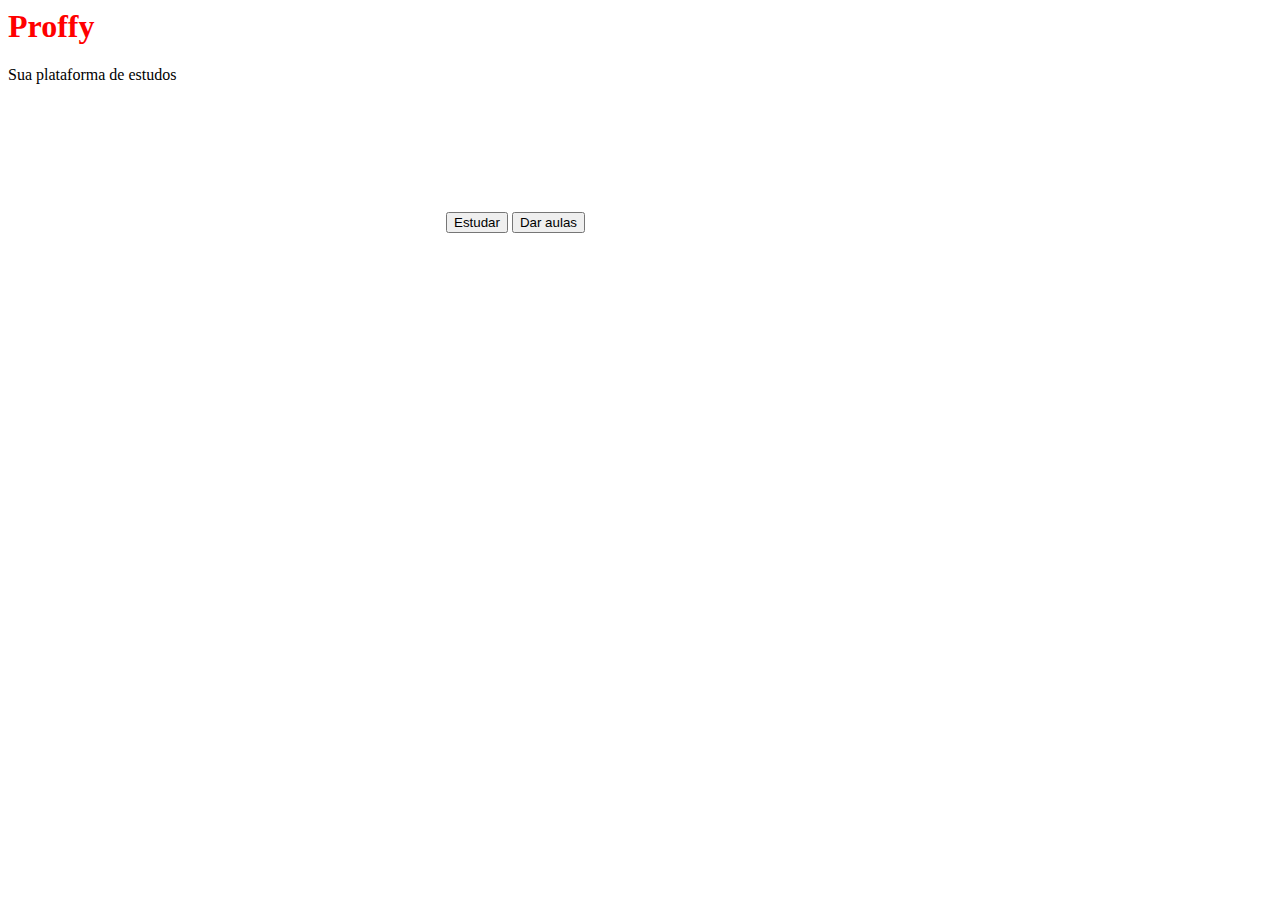
==== index.html @ b3a35581 "Primeiro commit" ====
<html <!DOCTYPE html>
<html class="no-js"> 
    <head>
        <meta charset="utf-8">
        <meta http-equiv="X-UA-Compatible" content="IE=edge">
        <title>Proffy | Sua plataforma de estudos online</title>
        <meta name="description" content="">
        <meta name="viewport" content="width=device-width, initial-scale=1">
        <link rel="stylesheet" href="css/style.css">
    </head>
    <body>
        <h1 class="titulo">Proffy</h1>
        <p>Sua plataforma de estudos</p>
        <img src="img/logo.svg" alt="logo" class="logo">
        
        <button>Estudar</button>
        <button>Dar aulas</button>

        <script src="" async defer></script>
    </body>
</html>
---- css/style.css ----
.titulo {
    color: red;
}
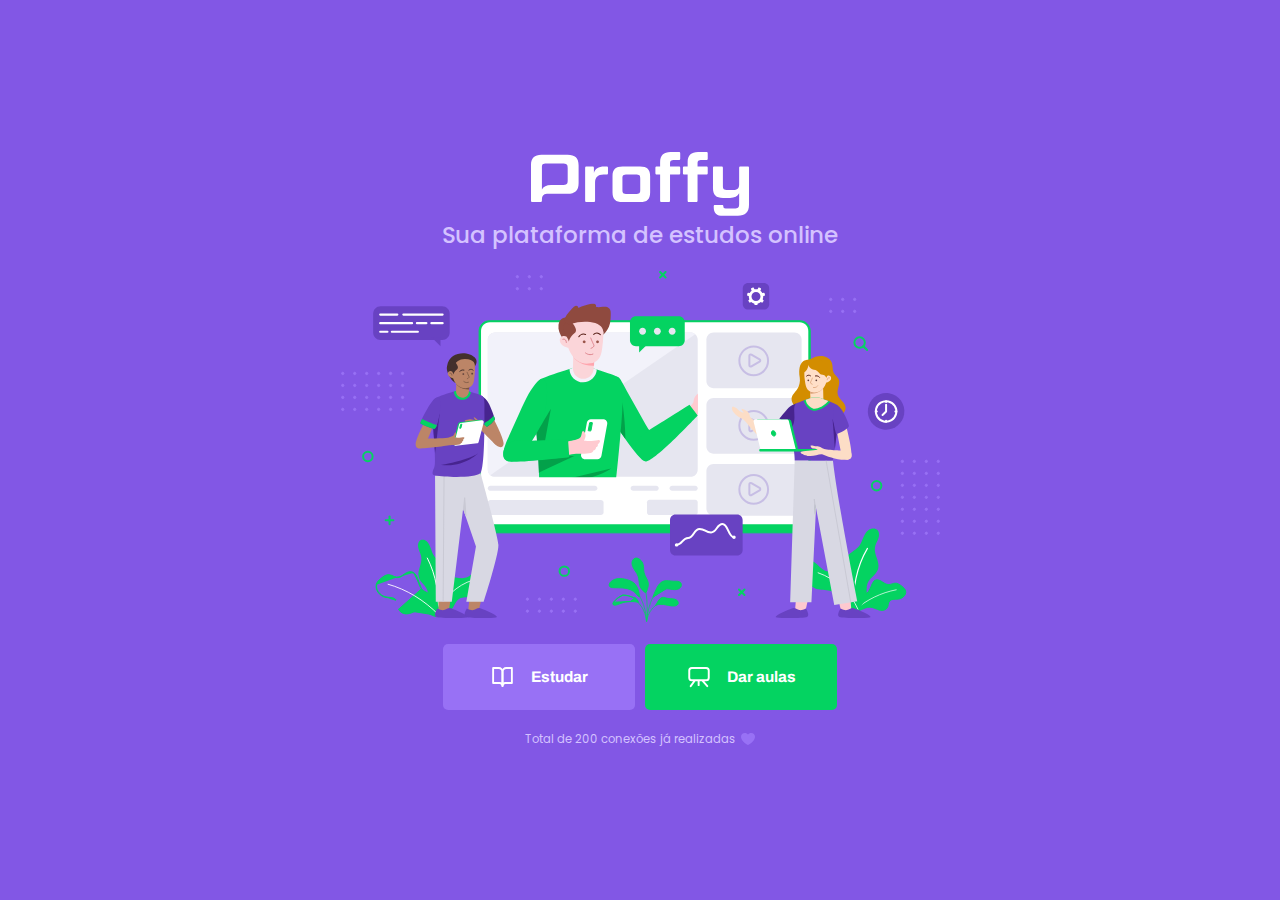
==== commit 8cb9a33d: "css mobile concluido" ====
--- a/index.html
+++ b/index.html
@@ -7,15 +7,30 @@
         <meta name="description" content="">
         <meta name="viewport" content="width=device-width, initial-scale=1">
         <link rel="stylesheet" href="css/style.css">
+        <link rel="stylesheet" href="css/partials/page-landing.css">
+        <link href="https://fonts.googleapis.com/css2?family=Archivo:wght@400;700&amp;family=Poppins:wght@400;600&amp;display=swap" rel="stylesheet">
     </head>
-    <body>
-        <h1 class="titulo">Proffy</h1>
-        <p>Sua plataforma de estudos</p>
-        <img src="img/logo.svg" alt="logo" class="logo">
-        
-        <button>Estudar</button>
-        <button>Dar aulas</button>
+    <body id="page-landing">
+        <div id="container">
+            <div class="logo-container">
+                <img src="img/logo.svg" alt="logo" class="logo">
+                <h2>Sua plataforma de estudos online</h2>
+            </div>
 
+            <img class="hero-landing" src="img/landing.svg"alt="plataforma de estudos">
+            <div class="buttons-container">
+                <a class="study" href="/study.html">
+                    <img src="img/icons/study.svg" alt="estudar">Estudar
+                </a>
+                <a class="give-classes" href="/give-classes.html">
+                    <img src="img/icons/give-classes.svg" alt="dae aulas">Dar aulas
+                </a>
+            </div>
+
+            <p class="total-conections">Total de 200 conexões já realizadas
+                <img src="img/icons/purple-heart.svg"
+            </p>
+        </div>
         <script src="" async defer></script>
     </body>
 </html>--- a/css/style.css
+++ b/css/style.css
@@ -1,3 +1,55 @@
-.titulo {
-    color: red;
+/*Variaveis de cores */
+:root {
+    --color-background: #F0F0F7;
+    --color-primary-lighter: #9871F5;
+    --color-primary-light: #916BEA;
+    --color-primary: #8257E5;
+    --color-primary-dark: #774DD6;
+    --color-primary-darker: #6842c2;
+    --color-secondary: #04D361;
+    --color-secondary-dark: #04BF58;
+    --color-title-in-primary: #FFFFFF;
+    --color-text-in-primary: #D4C2FF;
+    --color-text-title: #32264D;
+    --color-text-complement: #9C98A6;
+    --color-text-base: #6A6180;
+    --color-line-in-white: #E6E6F0;
+    --color-input-background: #F8F8FC;
+    --color-button-text: #FFFFFF;
+    --color-box-base: #FFFFFF;
+    --color-box-footer: #FAFAFC;
+    --color-small-info: #C1BCCC;
+    font-size: 60%; /* controle das medidas rem */
+}
+
+* {
+    margin: 0;
+    padding: 0;
+    box-sizing: border-box;
+}
+
+html, body {
+    height: 100vh;
+}
+
+body {
+    background: var(--color-background);
+    display: flex;
+    align-items: center;
+    justify-content: center;
+}
+
+body,
+input,
+button,
+textarea {
+    font-family: Poppins;
+    font-size: 1.6rem;
+    color: var(--color-text-base);
+}
+font-weight: 500;
+
+#container {
+    width: 90vw;
+    max-width: 700px;
 }--- a/css/partials/page-landing.css
+++ b/css/partials/page-landing.css
@@ -0,0 +1,84 @@
+:root {
+    font-size: 40%;
+}
+
+#page-landing {
+    background: var(--color-primary);
+}
+
+#container {
+    color: var(--color-text-in-primary);
+}
+
+.logo-container {
+    text-align: center;
+    margin-bottom: 3.2rem;
+}
+
+.logo-container img {
+    height: 10rem;
+}
+
+.logo-container h2 {
+    font-weight: 500;
+    font-size: 3.6rem;
+    line-height: 4.6rem;
+    margin-top: 0.8rem;
+}
+
+.hero-image {
+    width: 100%;
+}
+
+.buttons-container {
+    display: flex;
+    justify-content: center;
+    margin: 3.2rem 0;
+}
+
+.buttons-container a {
+    width: 30rem;
+    height: 10.4rem;
+    border-radius: 0.8rem;
+    margin-right: 1.6rem;
+    font: 700 2.4rem Archivo;
+    display: flex;
+    align-items: center;
+    justify-content: center;
+    text-decoration: none;
+    color: var(--color-button-text);
+    transition: background 0.2s;
+}
+
+.buttons-container a.study  {
+    background: var(--color-primary-lighter);
+}
+
+.buttons-container a.study:hover {
+    background: var(--color-primary-light);
+}
+
+.buttons-container a.give-classes {
+    background: var(--color-secondary);
+    margin-right: 0;
+}
+
+.buttons-container a.give-classes:hover {
+    background: var(--color-secondary-dark);
+}
+
+.buttons-container a img {
+    width: 4rem;
+    margin-right: 2.4rem;
+}
+
+.total-conections {
+    font-size: 1.8rem;
+    display: flex;
+    align-items: center;
+    justify-content: center;
+}
+
+.total-conections img {
+    margin-left: 0.8rem;
+}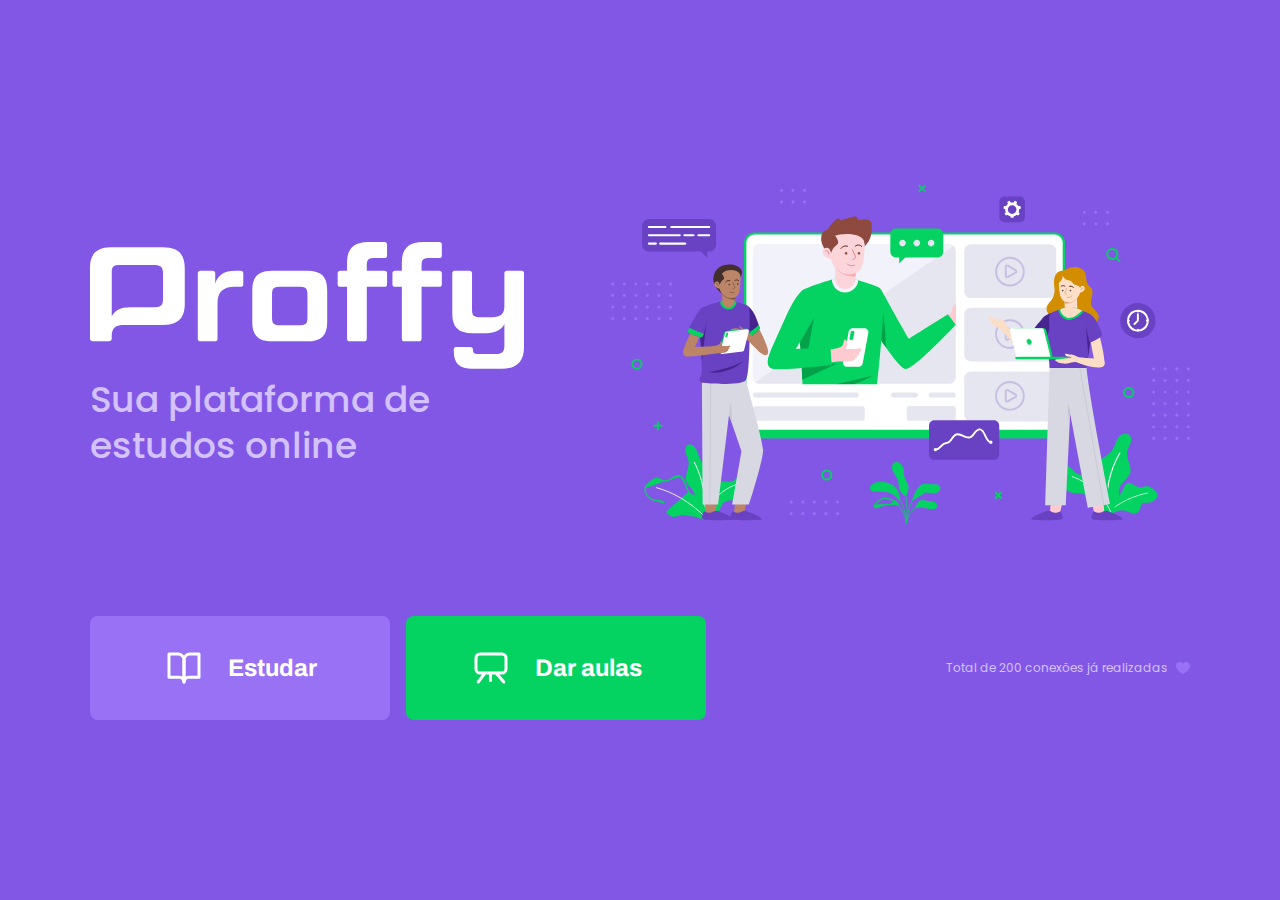
==== commit f8b8e03d: "html pagina study/css" ====
--- a/index.html
+++ b/index.html
@@ -12,12 +12,14 @@
     </head>
     <body id="page-landing">
         <div id="container">
+            
             <div class="logo-container">
-                <img src="img/logo.svg" alt="logo" class="logo">
+                <img src="img/logo.svg" alt="logo">
                 <h2>Sua plataforma de estudos online</h2>
-            </div>
+            </div>            
+            
+            <img class="hero-image" src="img/landing.svg"alt="plataforma de estudos">
 
-            <img class="hero-landing" src="img/landing.svg"alt="plataforma de estudos">
             <div class="buttons-container">
                 <a class="study" href="/study.html">
                     <img src="img/icons/study.svg" alt="estudar">Estudar
@@ -28,7 +30,7 @@
             </div>
 
             <p class="total-conections">Total de 200 conexões já realizadas
-                <img src="img/icons/purple-heart.svg"
+                <img src="img/icons/purple-heart.svg">
             </p>
         </div>
         <script src="" async defer></script>
--- a/css/style.css
+++ b/css/style.css
@@ -47,9 +47,14 @@
     font-size: 1.6rem;
     color: var(--color-text-base);
 }
-font-weight: 500;
 
 #container {
     width: 90vw;
     max-width: 700px;
+}
+
+@media (min-width: 700px) {
+    :root {
+        font-size: 62.5%;
+    }
 }--- a/css/partials/page-landing.css
+++ b/css/partials/page-landing.css
@@ -1,6 +1,4 @@
-:root {
-    font-size: 40%;
-}
+
 
 #page-landing {
     background: var(--color-primary);
@@ -81,4 +79,52 @@
 
 .total-conections img {
     margin-left: 0.8rem;
-}+}
+
+@media (max-width: 699px) {
+    :root {
+        font-size: 40%;
+    }
+}
+
+@media (min-width: 1100px) {
+    #page-landing #container {
+       max-width: 1100px;
+       display: grid;
+       grid-template-columns: 2fr 1fr 2fr;
+       grid-template-rows: 350px 1fr;
+       grid-template-areas: 
+       "proffy image image"
+       "button button texting";
+        column-gap: 87px;
+        row-gap: 86px;
+    }
+
+    .logo-container {
+        grid-area: proffy;
+        text-align: initial;
+        align-self: center;
+        margin: 0;
+    }
+
+    .logo-container img {
+        height: 127px;
+    }
+
+    .hero-image {
+        grid-area: image;
+        height: 350px;
+    }
+
+    .buttons-container {
+        grid-area: button;
+        justify-self: flex-start;
+        margin: 0;
+    }
+    .total-conections {
+        grid-area: texting;
+        justify-self: end;
+        font-size: 1.2rem;
+    }
+}
+
